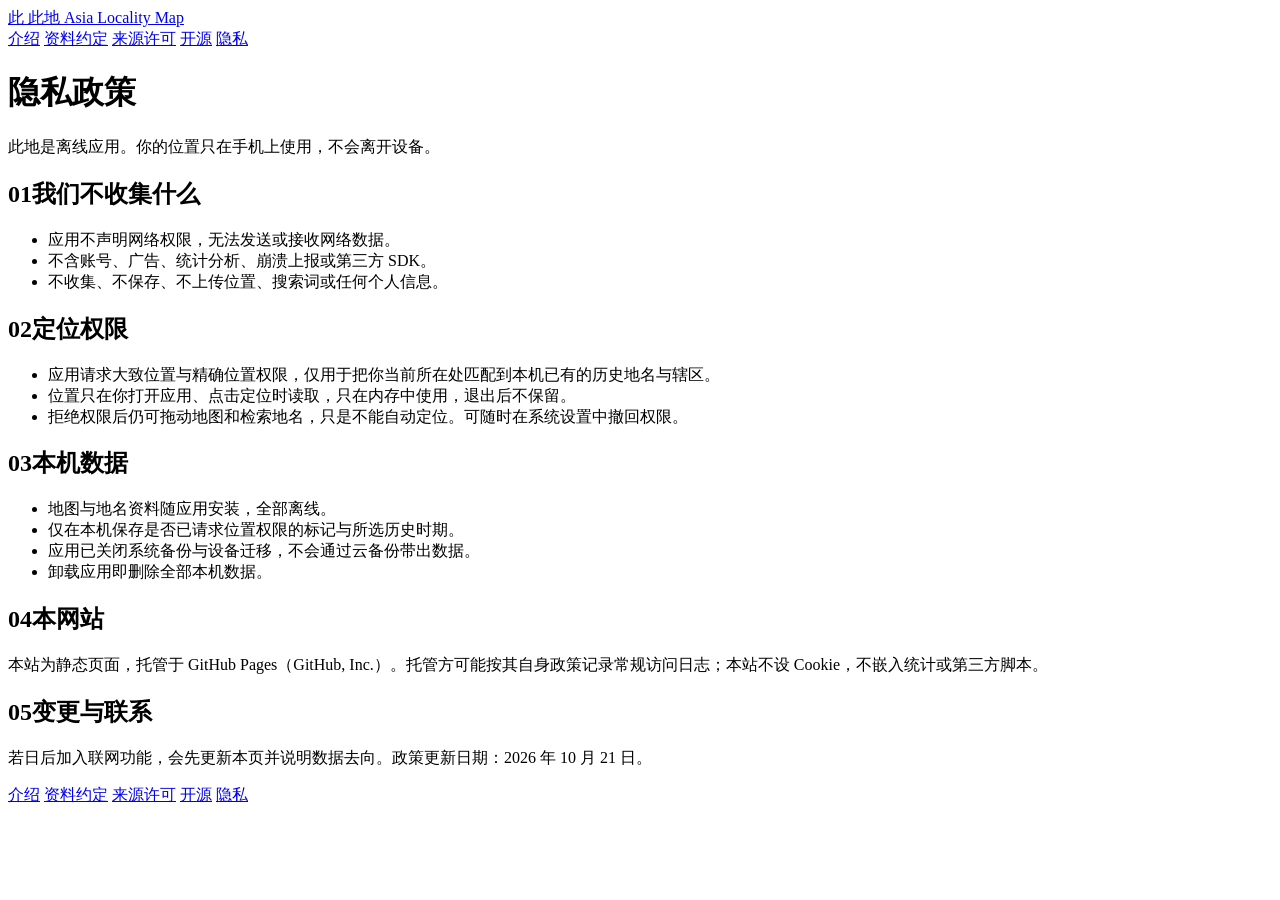
==== docs/privacy.html @ d312cb2b "Deploy docs with GitHub Pages instead of Workers" ====
<!DOCTYPE html>
<html lang="zh-Hans">
<head>
<meta charset="utf-8">
<meta name="viewport" content="width=device-width, initial-scale=1">
<title>隐私政策 — 此地 · Asia Locality Map</title>
<meta name="description" content="此地不联网、不收集、不上传：定位仅在本机用于匹配历史地名。">
<link rel="stylesheet" href="assets/style.css">
</head>
<body>

<header class="site-header">
  <div class="wrap">
    <a class="brand" href="index.html">
      <span class="seal" aria-hidden="true">此</span>
      <span class="brand-text">此地</span>
      <span class="brand-sub">Asia Locality Map</span>
    </a>
    <nav class="site-nav">
      <a href="index.html">介绍</a>
      <a href="product.html">资料约定</a>
      <a href="data-rights.html">来源许可</a>
      <a href="open-source.html">开源</a>
      <a href="privacy.html" aria-current="page">隐私</a>
    </nav>
  </div>
</header>

<main>
  <div class="wrap">
    <h1>隐私政策</h1>
    <p class="lede">此地是离线应用。你的位置只在手机上使用，不会离开设备。</p>

    <h2><span class="idx">01</span>我们不收集什么</h2>
    <ul>
      <li>应用不声明网络权限，无法发送或接收网络数据。</li>
      <li>不含账号、广告、统计分析、崩溃上报或第三方 SDK。</li>
      <li>不收集、不保存、不上传位置、搜索词或任何个人信息。</li>
    </ul>

    <h2><span class="idx">02</span>定位权限</h2>
    <ul>
      <li>应用请求大致位置与精确位置权限，仅用于把你当前所在处匹配到本机已有的历史地名与辖区。</li>
      <li>位置只在你打开应用、点击定位时读取，只在内存中使用，退出后不保留。</li>
      <li>拒绝权限后仍可拖动地图和检索地名，只是不能自动定位。可随时在系统设置中撤回权限。</li>
    </ul>

    <h2><span class="idx">03</span>本机数据</h2>
    <ul>
      <li>地图与地名资料随应用安装，全部离线。</li>
      <li>仅在本机保存是否已请求位置权限的标记与所选历史时期。</li>
      <li>应用已关闭系统备份与设备迁移，不会通过云备份带出数据。</li>
      <li>卸载应用即删除全部本机数据。</li>
    </ul>

    <h2><span class="idx">04</span>本网站</h2>
    <p>本站为静态页面，托管于 GitHub Pages（GitHub, Inc.）。托管方可能按其自身政策记录常规访问日志；本站不设 Cookie，不嵌入统计或第三方脚本。</p>

    <h2><span class="idx">05</span>变更与联系</h2>
    <p>若日后加入联网功能，会先更新本页并说明数据去向。政策更新日期：2026 年 10 月 21 日。</p>
  </div>
</main>

<footer class="site-footer">
  <div class="wrap">
    <nav>
      <a href="index.html">介绍</a>
      <a href="product.html">资料约定</a>
      <a href="data-rights.html">来源许可</a>
      <a href="open-source.html">开源</a>
      <a href="privacy.html">隐私</a>
    </nav>
  </div>
</footer>

</body>
</html>
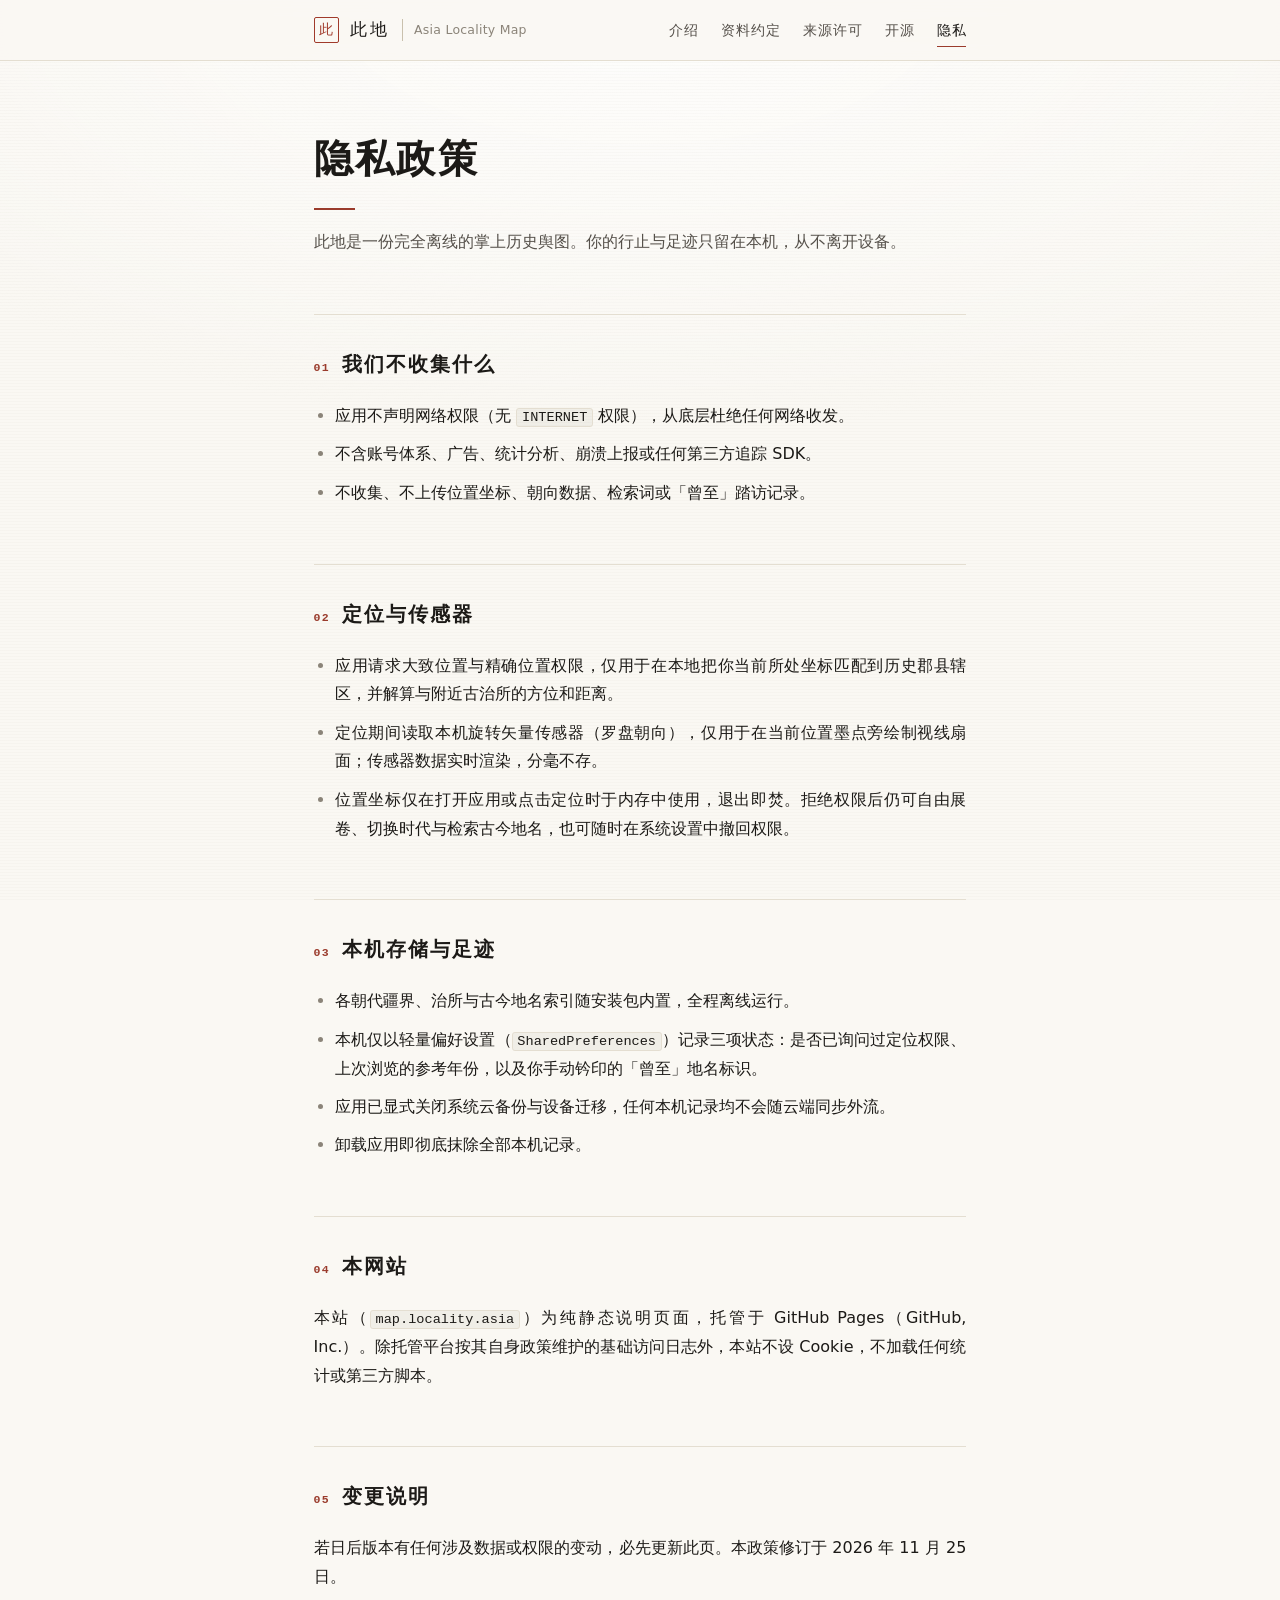
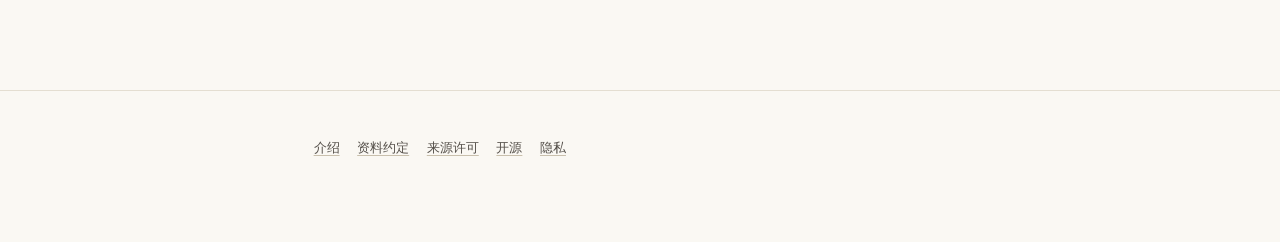
==== commit 51000a92: "Add trace bar & visited marks, refresh docs screenshots, upgrade SDK 37.2, and publish APK via GitHu" ====
--- a/docs/privacy.html
+++ b/docs/privacy.html
@@ -29,35 +29,35 @@
 <main>
   <div class="wrap">
     <h1>隐私政策</h1>
-    <p class="lede">此地是离线应用。你的位置只在手机上使用，不会离开设备。</p>
+    <p class="lede">此地是一份完全离线的掌上历史舆图。你的行止与足迹只留在本机，从不离开设备。</p>
 
     <h2><span class="idx">01</span>我们不收集什么</h2>
     <ul>
-      <li>应用不声明网络权限，无法发送或接收网络数据。</li>
-      <li>不含账号、广告、统计分析、崩溃上报或第三方 SDK。</li>
-      <li>不收集、不保存、不上传位置、搜索词或任何个人信息。</li>
+      <li>应用不声明网络权限（无 <code>INTERNET</code> 权限），从底层杜绝任何网络收发。</li>
+      <li>不含账号体系、广告、统计分析、崩溃上报或任何第三方追踪 SDK。</li>
+      <li>不收集、不上传位置坐标、朝向数据、检索词或「曾至」踏访记录。</li>
     </ul>
 
-    <h2><span class="idx">02</span>定位权限</h2>
+    <h2><span class="idx">02</span>定位与传感器</h2>
     <ul>
-      <li>应用请求大致位置与精确位置权限，仅用于把你当前所在处匹配到本机已有的历史地名与辖区。</li>
-      <li>位置只在你打开应用、点击定位时读取，只在内存中使用，退出后不保留。</li>
-      <li>拒绝权限后仍可拖动地图和检索地名，只是不能自动定位。可随时在系统设置中撤回权限。</li>
+      <li>应用请求大致位置与精确位置权限，仅用于在本地把你当前所处坐标匹配到历史郡县辖区，并解算与附近古治所的方位和距离。</li>
+      <li>定位期间读取本机旋转矢量传感器（罗盘朝向），仅用于在当前位置墨点旁绘制视线扇面；传感器数据实时渲染，分毫不存。</li>
+      <li>位置坐标仅在打开应用或点击定位时于内存中使用，退出即焚。拒绝权限后仍可自由展卷、切换时代与检索古今地名，也可随时在系统设置中撤回权限。</li>
     </ul>
 
-    <h2><span class="idx">03</span>本机数据</h2>
+    <h2><span class="idx">03</span>本机存储与足迹</h2>
     <ul>
-      <li>地图与地名资料随应用安装，全部离线。</li>
-      <li>仅在本机保存是否已请求位置权限的标记与所选历史时期。</li>
-      <li>应用已关闭系统备份与设备迁移，不会通过云备份带出数据。</li>
-      <li>卸载应用即删除全部本机数据。</li>
+      <li>各朝代疆界、治所与古今地名索引随安装包内置，全程离线运行。</li>
+      <li>本机仅以轻量偏好设置（<code>SharedPreferences</code>）记录三项状态：是否已询问过定位权限、上次浏览的参考年份，以及你手动钤印的「曾至」地名标识。</li>
+      <li>应用已显式关闭系统云备份与设备迁移，任何本机记录均不会随云端同步外流。</li>
+      <li>卸载应用即彻底抹除全部本机记录。</li>
     </ul>
 
     <h2><span class="idx">04</span>本网站</h2>
-    <p>本站为静态页面，托管于 GitHub Pages（GitHub, Inc.）。托管方可能按其自身政策记录常规访问日志；本站不设 Cookie，不嵌入统计或第三方脚本。</p>
+    <p>本站（<code>map.locality.asia</code>）为纯静态说明页面，托管于 GitHub Pages（GitHub, Inc.）。除托管平台按其自身政策维护的基础访问日志外，本站不设 Cookie，不加载任何统计或第三方脚本。</p>
 
-    <h2><span class="idx">05</span>变更与联系</h2>
-    <p>若日后加入联网功能，会先更新本页并说明数据去向。政策更新日期：2026 年 10 月 21 日。</p>
+    <h2><span class="idx">05</span>变更说明</h2>
+    <p>若日后版本有任何涉及数据或权限的变动，必先更新此页。本政策修订于 2026 年 11 月 25 日。</p>
   </div>
 </main>
 
--- a/docs/assets/style.css
+++ b/docs/assets/style.css
@@ -0,0 +1,533 @@
+/* 此地 · Asia Locality Map — 文档站点
+   现代版式 + 古风气质：宣纸底、墨色字、宋体标题、朱砂细节点缀。
+   不用插图与彩色块，留白与细线承担层级。 */
+
+:root {
+  /* 墨与纸 */
+  --paper: #faf8f3;
+  --paper-raised: #fffdf8;
+  --ink: #1c1a17;
+  --ink-soft: #55504a;
+  --ink-faint: #8b8479;
+  --line: #e4ded1;
+  --line-strong: #c9c0ad;
+  --cinnabar: #9a3b2c; /* 朱砂，仅作点睛 */
+  --seal: #a03a2b;
+
+  --measure: 44rem;
+  --font-serif: "Songti SC", "Source Han Serif SC", "Noto Serif CJK SC",
+    "STSong", "Times New Roman", Georgia, serif;
+  --font-sans: "PingFang SC", "Hiragino Sans GB", "Noto Sans CJK SC",
+    "Microsoft YaHei", system-ui, -apple-system, "Segoe UI", sans-serif;
+  --font-mono: "SF Mono", "JetBrains Mono", Menlo, Consolas, monospace;
+}
+
+* {
+  box-sizing: border-box;
+}
+
+html {
+  scroll-behavior: smooth;
+  scroll-padding-top: 5.5rem;
+  -webkit-text-size-adjust: 100%;
+}
+
+body {
+  margin: 0;
+  background: var(--paper);
+  color: var(--ink);
+  font-family: var(--font-sans);
+  font-size: 16px;
+  line-height: 1.8;
+  -webkit-font-smoothing: antialiased;
+}
+
+/* 极淡的纸纹：两层重复渐变，不用图片 */
+body::before {
+  content: "";
+  position: fixed;
+  inset: 0;
+  z-index: -1;
+  pointer-events: none;
+  background-image: repeating-linear-gradient(
+      0deg,
+      rgba(120, 110, 92, 0.028) 0 1px,
+      transparent 1px 3px
+    ),
+    radial-gradient(
+      120% 80% at 50% 0%,
+      rgba(255, 255, 255, 0.75),
+      transparent 60%
+    );
+}
+
+.wrap {
+  max-width: var(--measure);
+  margin: 0 auto;
+  padding: 0 1.6rem;
+}
+
+/* ---------- 页头 ---------- */
+
+.site-header {
+  position: sticky;
+  top: 0;
+  z-index: 20;
+  background: rgba(250, 248, 243, 0.9);
+  backdrop-filter: saturate(140%) blur(10px);
+  border-bottom: 1px solid var(--line);
+}
+
+.site-header .wrap {
+  display: flex;
+  align-items: center;
+  justify-content: space-between;
+  gap: 1.5rem;
+  min-height: 3.75rem;
+}
+
+.brand {
+  display: flex;
+  align-items: center;
+  gap: 0.7rem;
+  text-decoration: none;
+  color: var(--ink);
+}
+
+/* 印章：细边方框，模拟钤印 */
+.seal {
+  display: inline-grid;
+  place-items: center;
+  width: 1.6rem;
+  height: 1.6rem;
+  border: 1px solid var(--seal);
+  border-radius: 2px;
+  color: var(--seal);
+  font-family: var(--font-serif);
+  font-size: 0.85rem;
+  line-height: 1;
+  padding-bottom: 0.05em;
+  flex: none;
+}
+
+.brand-text {
+  font-family: var(--font-serif);
+  font-size: 1.05rem;
+  letter-spacing: 0.14em;
+  white-space: nowrap;
+}
+
+.brand-sub {
+  font-family: var(--font-sans);
+  font-size: 0.78rem;
+  letter-spacing: 0.02em;
+  color: var(--ink-faint);
+  white-space: nowrap;
+  padding-left: 0.7rem;
+  margin-left: 0.1rem;
+  border-left: 1px solid var(--line-strong);
+}
+
+.site-nav {
+  display: flex;
+  gap: 1.4rem;
+  font-size: 0.85rem;
+}
+
+.site-nav a {
+  position: relative;
+  color: var(--ink-soft);
+  text-decoration: none;
+  letter-spacing: 0.06em;
+  padding: 0.2rem 0;
+}
+
+.site-nav a::after {
+  content: "";
+  position: absolute;
+  left: 0;
+  right: 0;
+  bottom: -0.1rem;
+  height: 1px;
+  background: var(--cinnabar);
+  transform: scaleX(0);
+  transform-origin: left;
+  transition: transform 0.22s ease;
+}
+
+.site-nav a:hover {
+  color: var(--ink);
+}
+
+.site-nav a:hover::after,
+.site-nav a[aria-current="page"]::after {
+  transform: scaleX(1);
+}
+
+.site-nav a[aria-current="page"] {
+  color: var(--ink);
+}
+
+@media (max-width: 700px) {
+  .brand-sub {
+    display: none;
+  }
+  .site-nav {
+    gap: 0.95rem;
+    font-size: 0.8rem;
+  }
+  .site-header .wrap {
+    min-height: 3.25rem;
+  }
+}
+
+/* ---------- 主体 ---------- */
+
+main {
+  padding: 4.5rem 0 5rem;
+}
+
+h1 {
+  font-family: var(--font-serif);
+  font-size: clamp(1.85rem, 5.5vw, 2.45rem);
+  font-weight: 600;
+  line-height: 1.35;
+  letter-spacing: 0.06em;
+  margin: 0 0 1rem;
+}
+
+/* 标题下的短朱砂横线，古谱中的"鱼尾"意象 */
+h1::after {
+  content: "";
+  display: block;
+  width: 2.6rem;
+  height: 2px;
+  margin-top: 1.4rem;
+  background: var(--cinnabar);
+}
+
+h2 {
+  font-family: var(--font-serif);
+  font-size: 1.24rem;
+  font-weight: 600;
+  letter-spacing: 0.1em;
+  margin: 3.5rem 0 1.2rem;
+  padding-top: 2rem;
+  border-top: 1px solid var(--line);
+  display: flex;
+  align-items: baseline;
+  gap: 0.75rem;
+}
+
+/* 章节序号：小字朱砂 */
+h2 .idx {
+  font-family: var(--font-mono);
+  font-size: 0.72rem;
+  letter-spacing: 0.1em;
+  color: var(--cinnabar);
+  flex: none;
+}
+
+h3 {
+  font-family: var(--font-serif);
+  font-size: 1.02rem;
+  font-weight: 600;
+  letter-spacing: 0.08em;
+  margin: 2rem 0 0.8rem;
+}
+
+/* 引首：首页大标题下的说明 */
+.lede {
+  font-size: 1.02rem;
+  line-height: 1.95;
+  color: var(--ink-soft);
+  margin-bottom: 1.5rem;
+}
+
+.actions {
+  margin: 0 0 2rem;
+}
+
+.action-btn {
+  display: inline-flex;
+  align-items: center;
+  gap: 0.45rem;
+  padding: 0.55rem 1.2rem;
+  font-family: var(--font-serif);
+  font-size: 0.92rem;
+  letter-spacing: 0.08em;
+  color: var(--ink);
+  background: var(--paper-raised);
+  border: 1px solid var(--line-strong);
+  border-radius: 3px;
+  text-decoration: none;
+  transition: border-color 0.2s ease, color 0.2s ease, background-color 0.2s ease;
+}
+
+.action-btn:hover {
+  border-color: var(--cinnabar);
+  color: var(--cinnabar);
+  background: #fff;
+}
+
+p {
+  margin: 0 0 1.15rem;
+  text-align: justify;
+}
+
+ul,
+ol {
+  margin: 0 0 1.3rem;
+  padding-left: 1.35rem;
+}
+
+li {
+  margin-bottom: 0.6rem;
+  text-align: justify;
+}
+
+li::marker {
+  color: var(--ink-faint);
+}
+
+a {
+  color: var(--ink);
+  text-decoration-color: var(--line-strong);
+  text-underline-offset: 3px;
+}
+
+a:hover {
+  text-decoration-color: var(--cinnabar);
+}
+
+code {
+  font-family: var(--font-mono);
+  font-size: 0.85em;
+  background: rgba(120, 110, 92, 0.07);
+  border: 1px solid var(--line);
+  border-radius: 3px;
+  padding: 0.08em 0.35em;
+}
+
+pre {
+  font-family: var(--font-mono);
+  font-size: 0.81rem;
+  line-height: 1.75;
+  background: var(--paper-raised);
+  border: 1px solid var(--line);
+  border-radius: 4px;
+  padding: 1.1rem 1.2rem;
+  overflow-x: auto;
+  margin: 0 0 1.5rem;
+}
+
+pre code {
+  background: none;
+  border: 0;
+  padding: 0;
+  font-size: inherit;
+}
+
+/* ---------- 表格 ---------- */
+
+.table-scroll {
+  overflow-x: auto;
+  margin-bottom: 1.7rem;
+}
+
+table {
+  width: 100%;
+  border-collapse: collapse;
+  font-size: 0.89rem;
+}
+
+th,
+td {
+  text-align: left;
+  padding: 0.7rem 0.95rem 0.7rem 0;
+  border-bottom: 1px solid var(--line);
+  vertical-align: top;
+}
+
+th {
+  font-family: var(--font-serif);
+  font-weight: 600;
+  letter-spacing: 0.06em;
+  border-bottom: 1px solid var(--line-strong);
+  white-space: nowrap;
+}
+
+td.num,
+th.num {
+  text-align: right;
+  font-variant-numeric: tabular-nums;
+  white-space: nowrap;
+  padding-right: 0;
+}
+
+tbody tr:last-child td {
+  border-bottom: 0;
+}
+
+caption {
+  caption-side: bottom;
+  text-align: left;
+  font-size: 0.8rem;
+  color: var(--ink-faint);
+  line-height: 1.7;
+  padding-top: 0.8rem;
+}
+
+/* ---------- 截图 ---------- */
+
+figure {
+  margin: 0 0 1.9rem;
+}
+
+figure img {
+  display: block;
+  width: 100%;
+  height: auto;
+  border: 1px solid var(--line);
+  border-radius: 3px;
+  background: #fff;
+}
+
+figcaption {
+  font-size: 0.82rem;
+  color: var(--ink-faint);
+  line-height: 1.7;
+  padding-top: 0.65rem;
+}
+
+.shot-group {
+  display: grid;
+  grid-template-columns: repeat(auto-fit, minmax(9.5rem, 1fr));
+  gap: 1.9rem;
+  margin-bottom: 2.5rem;
+}
+
+.shot-group figure {
+  margin: 0;
+}
+
+.phone-shot img {
+  max-width: 15rem;
+  margin: 0 auto;
+}
+
+/* 手机与平板并置，体现自适应对照 */
+.device-pair {
+  display: grid;
+  grid-template-columns: minmax(0, 8.5rem) minmax(0, 1fr);
+  gap: 1.75rem;
+  align-items: start;
+  margin-bottom: 2.25rem;
+  padding-bottom: 2.25rem;
+  border-bottom: 1px solid var(--line);
+}
+
+.device-pair:last-of-type {
+  border-bottom: 0;
+}
+
+.device-pair figure {
+  margin: 0;
+}
+
+.device-pair .phone-shot img {
+  max-width: 8.5rem;
+}
+
+.device-tag {
+  display: block;
+  font-family: var(--font-serif);
+  font-size: 0.8rem;
+  letter-spacing: 0.1em;
+  color: var(--ink-soft);
+  padding-bottom: 0.5rem;
+}
+
+@media (max-width: 560px) {
+  .device-pair {
+    grid-template-columns: 1fr;
+    gap: 1.5rem;
+  }
+  .device-pair .phone-shot img {
+    max-width: 11rem;
+  }
+}
+
+/* 提示框：左侧朱砂短线 */
+.note {
+  position: relative;
+  font-size: 0.89rem;
+  line-height: 1.8;
+  color: var(--ink-soft);
+  background: var(--paper-raised);
+  border: 1px solid var(--line);
+  border-left: 2px solid var(--cinnabar);
+  border-radius: 3px;
+  padding: 1rem 1.2rem;
+  margin-bottom: 1.7rem;
+}
+
+.note p:last-child {
+  margin-bottom: 0;
+}
+
+/* 竖排引首，首页用一次 */
+.vertical-mark {
+  writing-mode: vertical-rl;
+  font-family: var(--font-serif);
+  font-size: 0.82rem;
+  letter-spacing: 0.35em;
+  color: var(--ink-faint);
+  border-left: 1px solid var(--line);
+  padding-left: 0.75rem;
+  margin: 0 0 2.5rem auto;
+  height: 8.5rem;
+}
+
+/* ---------- 页脚 ---------- */
+
+.site-footer {
+  border-top: 1px solid var(--line);
+  padding: 2.75rem 0 4rem;
+  font-size: 0.84rem;
+  line-height: 1.9;
+  color: var(--ink-faint);
+}
+
+.site-footer p {
+  margin-bottom: 0.7rem;
+  text-align: left;
+}
+
+.site-footer nav {
+  display: flex;
+  flex-wrap: wrap;
+  gap: 0.4rem 1.1rem;
+  margin-bottom: 1.1rem;
+}
+
+.site-footer a {
+  color: var(--ink-soft);
+}
+
+@media print {
+  .site-header,
+  .site-footer,
+  .vertical-mark {
+    display: none;
+  }
+  body {
+    background: #fff;
+  }
+  body::before {
+    display: none;
+  }
+  main {
+    padding: 0;
+  }
+}
